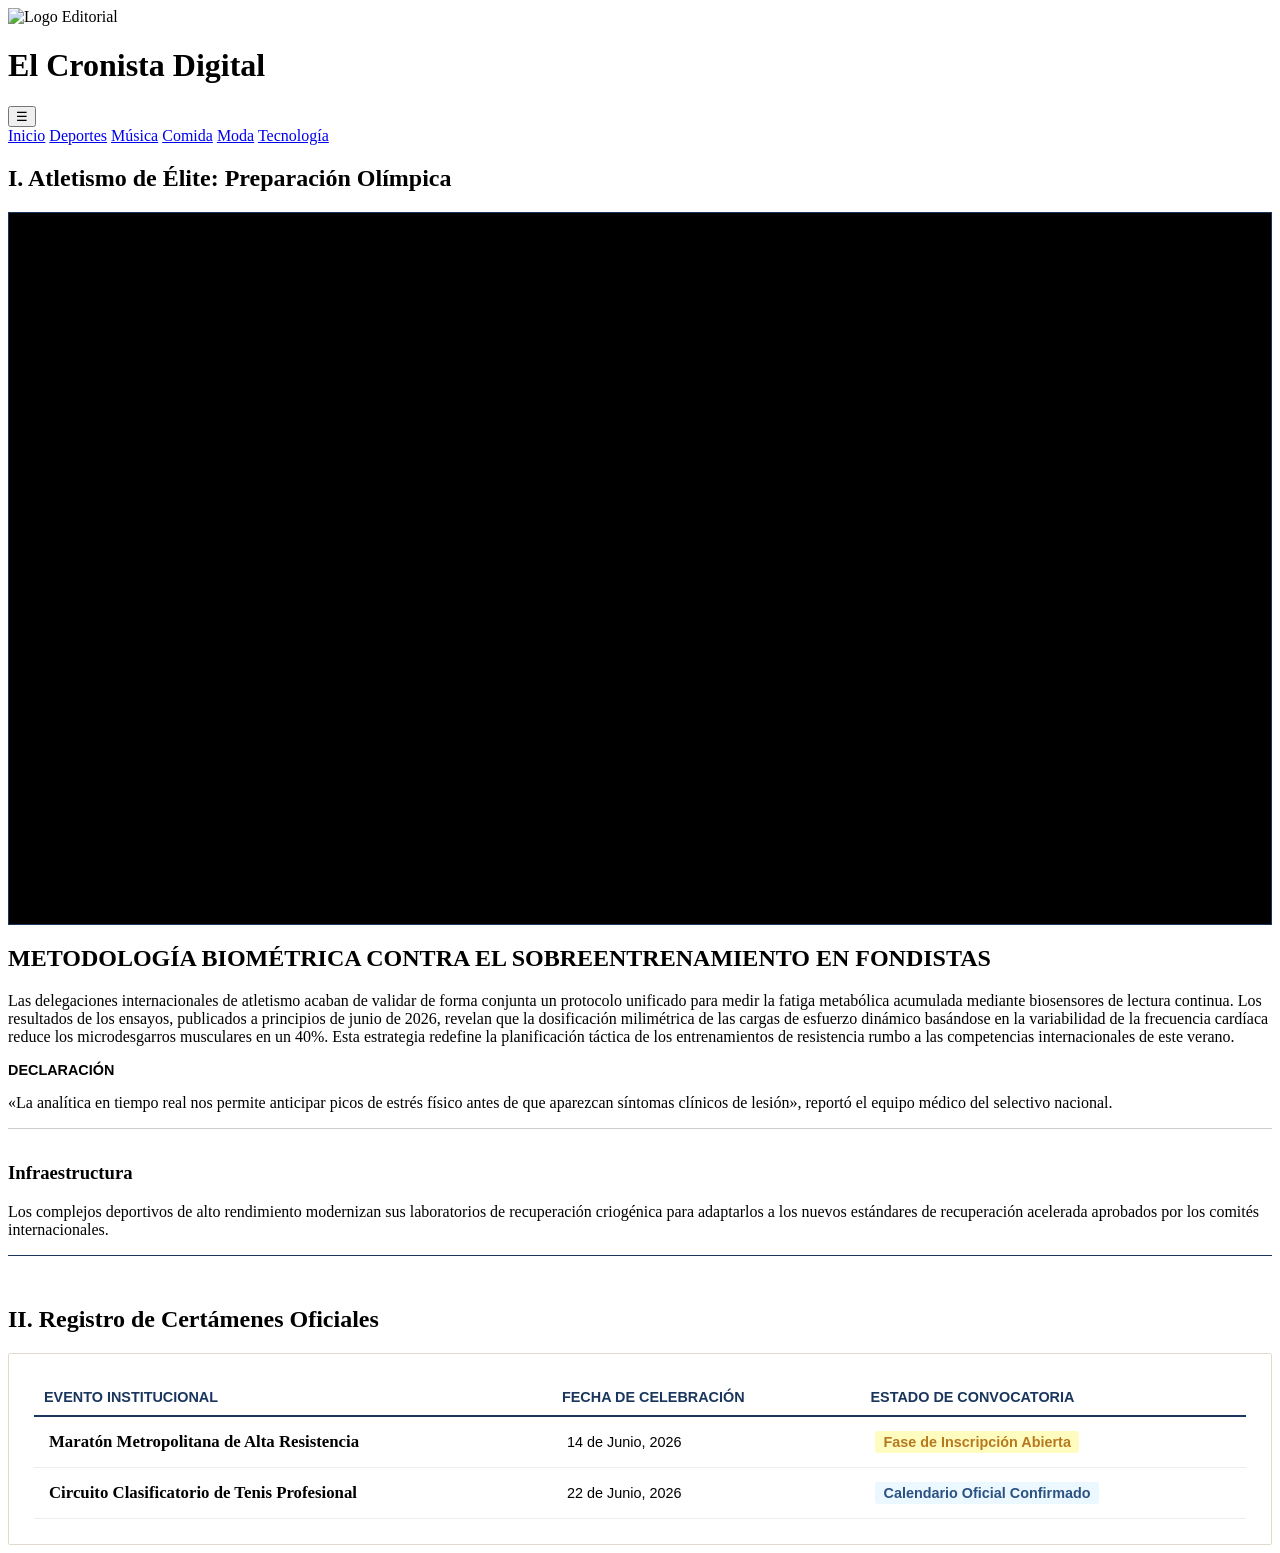
==== index2.html @ 740e8f3d "Add files via upload" ====
<!DOCTYPE html>
<html lang="es">
<head>
    <meta charset="UTF-8">
    <meta name="viewport" content="width=device-width, initial-scale=1.0">
    <title>Crónica Deportiva V3 - El Cronista Digital</title>
    <link class="stylesheet" href="css/estilo.css">
</head>
<body>

    <header class="header-v3">
        <div class="header-container-v3">
            <div class="brand-v3">
                <img src="https://images.unsplash.com/photo-1508098682722-e99c43a406b2?w=100&auto=format&fit=crop&q=60" alt="Logo Editorial">
                <h1>El Cronista Digital</h1>
            </div>
            <button class="menu-movil-v3">☰</button>
            <nav class="nav-v3">
                <a href="index.html">Inicio</a>
                <a href="index2.html" class="active">Deportes</a>
                <a href="index3.html">Música</a>
                <a href="index4.html">Comida</a>
                <a href="index5.html">Moda</a>
                <a href="index6.html">Tecnología</a>
            </nav>
        </div>
    </header>

    <main class="contenedor-v3">
        <section class="seccion-v3">
            <h2 class="titulo-seccion-v3">I. Atletismo de Élite: Preparación Olímpica</h2>
            <div class="nota-principal-v3">
                <div class="col-principal">
                    <div style="position: relative; padding-bottom: 56.25%; height: 0; overflow: hidden; border: 1px solid #1a365d; margin-bottom: 20px; background-color: #000;">
                        <iframe src="https://www.youtube.com/embed/dQw4w9WgXcQ" allowfullscreen style="position: absolute; top: 0; left: 0; width: 100%; height: 100%; border: 0;"></iframe>
                    </div>
                    <h2>METODOLOGÍA BIOMÉTRICA CONTRA EL SOBREENTRENAMIENTO EN FONDISTAS</h2>
                    <p>Las delegaciones internacionales de atletismo acaban de validar de forma conjunta un protocolo unificado para medir la fatiga metabólica acumulada mediante biosensores de lectura continua. Los resultados de los ensayos, publicados a principios de junio de 2026, revelan que la dosificación milimétrica de las cargas de esfuerzo dinámico basándose en la variabilidad de la frecuencia cardíaca reduce los microdesgarros musculares en un 40%. Esta estrategia redefine la planificación táctica de los entrenamientos de resistencia rumbo a las competencias internacionales de este verano.</p>
                </div>
                <div class="col-lateral">
                    <div>
                        <h3 style="font-family: 'Arial', sans-serif; text-transform: uppercase; font-size: 0.9rem;">Declaración</h3>
                        <p>«La analítica en tiempo real nos permite anticipar picos de estrés físico antes de que aparezcan síntomas clínicos de lesión», reportó el equipo médico del selectivo nacional.</p>
                    </div>
                    <div style="border-top: 1px solid #ccc; padding-top: 15px;">
                        <h3>Infraestructura</h3>
                        <p>Los complejos deportivos de alto rendimiento modernizan sus laboratorios de recuperación criogénica para adaptarlos a los nuevos estándares de recuperación acelerada aprobados por los comités internacionales.</p>
                    </div>
                </div>
            </div>
        </section>

        <section class="seccion-v3" style="border-top: 1px solid #1a365d; padding-top: 30px;">
            <h2 class="titulo-seccion-v3">II. Registro de Certámenes Oficiales</h2>
            <div style="background: #fff; padding: 25px; border: 1px solid #e2dbcd; border-radius: 2px;">
                <table style="width: 100%; border-collapse: collapse; font-family: 'Arial', sans-serif; font-size: 0.9rem;">
                    <thead>
                        <tr style="border-bottom: 2px solid #1a365d; color: #1a365d; text-align: left;">
                            <th style="padding: 10px; text-transform: uppercase;">Evento Institucional</th>
                            <th style="padding: 10px; text-transform: uppercase;">Fecha de Celebración</th>
                            <th style="padding: 10px; text-transform: uppercase;">Estado de Convocatoria</th>
                        </tr>
                    </thead>
                    <tbody>
                        <tr style="border-bottom: 1px solid #eee;">
                            <td style="padding: 15px; font-family: 'Georgia', serif; font-size: 1.05rem; font-weight: bold;">Maratón Metropolitana de Alta Resistencia</td>
                            <td style="padding: 15px;">14 de Junio, 2026</td>
                            <td style="padding: 15px;"><span style="color: #b7791f; font-weight: bold; background: #fefcbf; padding: 3px 8px; border-radius: 3px;">Fase de Inscripción Abierta</span></td>
                        </tr>
                        <tr style="border-bottom: 1px solid #eee;">
                            <td style="padding: 15px; font-family: 'Georgia', serif; font-size: 1.05rem; font-weight: bold;">Circuito Clasificatorio de Tenis Profesional</td>
                            <td style="padding: 15px;">22 de Junio, 2026</td>
                            <td style="padding: 15px;"><span style="color: #2c5282; font-weight: bold; background: #ebf8ff; padding: 3px 8px; border-radius: 3px;">Calendario Oficial Confirmado</span></td>
                        </tr>
                    </tbody>
                </table>
            </div>
        </section>
    </main>

    <script src="script.js"></script>
</body>
</html>
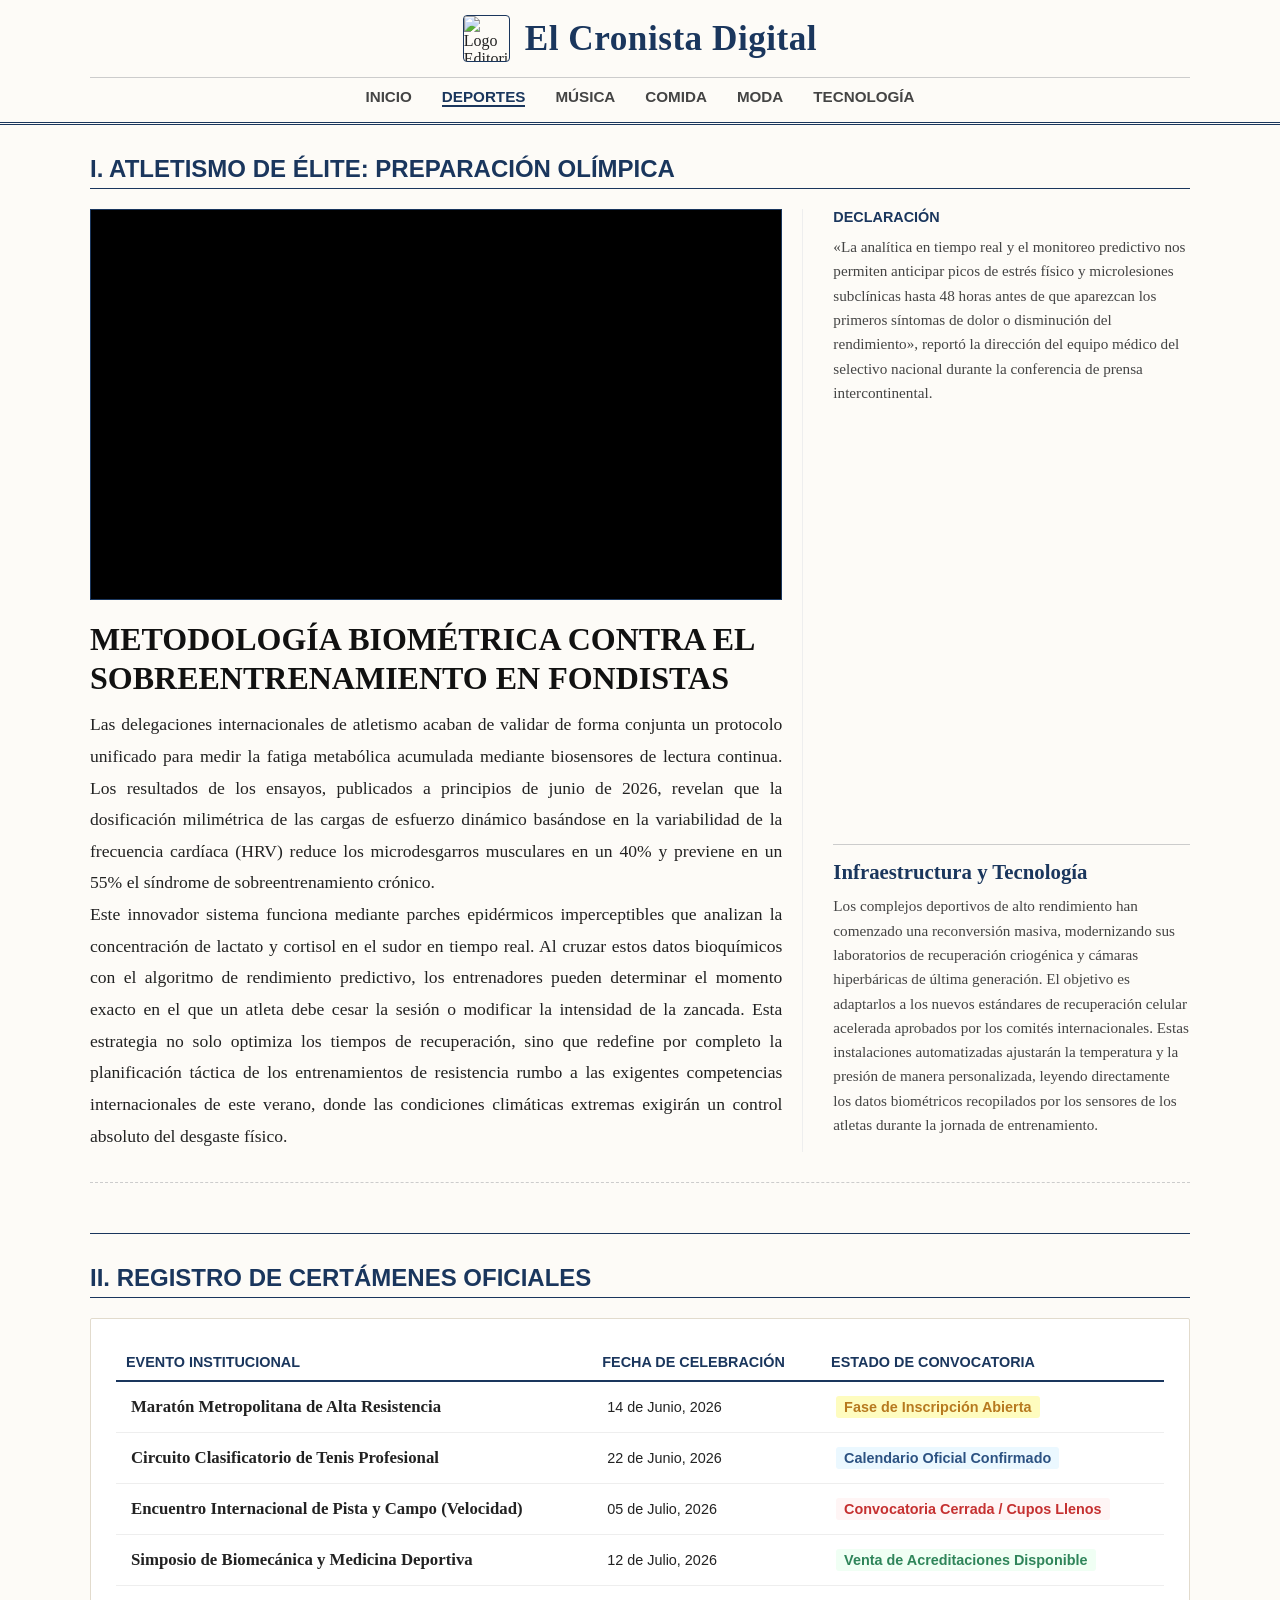
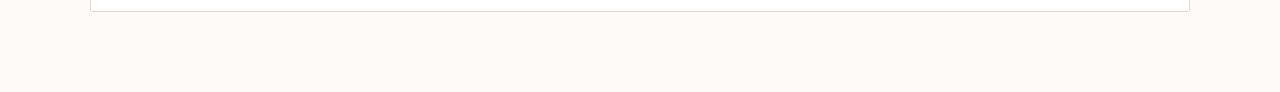
==== commit 10eb87a6: "Update index2.html" ====
--- a/index2.html
+++ b/index2.html
@@ -4,7 +4,7 @@
     <meta charset="UTF-8">
     <meta name="viewport" content="width=device-width, initial-scale=1.0">
     <title>Crónica Deportiva V3 - El Cronista Digital</title>
-    <link class="stylesheet" href="css/estilo.css">
+    <link rel="stylesheet" href="estilo.css">
 </head>
 <body>
 
@@ -35,16 +35,17 @@
                         <iframe src="https://www.youtube.com/embed/dQw4w9WgXcQ" allowfullscreen style="position: absolute; top: 0; left: 0; width: 100%; height: 100%; border: 0;"></iframe>
                     </div>
                     <h2>METODOLOGÍA BIOMÉTRICA CONTRA EL SOBREENTRENAMIENTO EN FONDISTAS</h2>
-                    <p>Las delegaciones internacionales de atletismo acaban de validar de forma conjunta un protocolo unificado para medir la fatiga metabólica acumulada mediante biosensores de lectura continua. Los resultados de los ensayos, publicados a principios de junio de 2026, revelan que la dosificación milimétrica de las cargas de esfuerzo dinámico basándose en la variabilidad de la frecuencia cardíaca reduce los microdesgarros musculares en un 40%. Esta estrategia redefine la planificación táctica de los entrenamientos de resistencia rumbo a las competencias internacionales de este verano.</p>
+                    <p>Las delegaciones internacionales de atletismo acaban de validar de forma conjunta un protocolo unificado para medir la fatiga metabólica acumulada mediante biosensores de lectura continua. Los resultados de los ensayos, publicados a principios de junio de 2026, revelan que la dosificación milimétrica de las cargas de esfuerzo dinámico basándose en la variabilidad de la frecuencia cardíaca (HRV) reduce los microdesgarros musculares en un 40% y previene en un 55% el síndrome de sobreentrenamiento crónico.</p>
+                    <p>Este innovador sistema funciona mediante parches epidérmicos imperceptibles que analizan la concentración de lactato y cortisol en el sudor en tiempo real. Al cruzar estos datos bioquímicos con el algoritmo de rendimiento predictivo, los entrenadores pueden determinar el momento exacto en el que un atleta debe cesar la sesión o modificar la intensidad de la zancada. Esta estrategia no solo optimiza los tiempos de recuperación, sino que redefine por completo la planificación táctica de los entrenamientos de resistencia rumbo a las exigentes competencias internacionales de este verano, donde las condiciones climáticas extremas exigirán un control absoluto del desgaste físico.</p>
                 </div>
                 <div class="col-lateral">
                     <div>
                         <h3 style="font-family: 'Arial', sans-serif; text-transform: uppercase; font-size: 0.9rem;">Declaración</h3>
-                        <p>«La analítica en tiempo real nos permite anticipar picos de estrés físico antes de que aparezcan síntomas clínicos de lesión», reportó el equipo médico del selectivo nacional.</p>
+                        <p>«La analítica en tiempo real y el monitoreo predictivo nos permiten anticipar picos de estrés físico y microlesiones subclínicas hasta 48 horas antes de que aparezcan los primeros síntomas de dolor o disminución del rendimiento», reportó la dirección del equipo médico del selectivo nacional durante la conferencia de prensa intercontinental.</p>
                     </div>
                     <div style="border-top: 1px solid #ccc; padding-top: 15px;">
-                        <h3>Infraestructura</h3>
-                        <p>Los complejos deportivos de alto rendimiento modernizan sus laboratorios de recuperación criogénica para adaptarlos a los nuevos estándares de recuperación acelerada aprobados por los comités internacionales.</p>
+                        <h3>Infraestructura y Tecnología</h3>
+                        <p>Los complejos deportivos de alto rendimiento han comenzado una reconversión masiva, modernizando sus laboratorios de recuperación criogénica y cámaras hiperbáricas de última generación. El objetivo es adaptarlos a los nuevos estándares de recuperación celular acelerada aprobados por los comités internacionales. Estas instalaciones automatizadas ajustarán la temperatura y la presión de manera personalizada, leyendo directamente los datos biométricos recopilados por los sensores de los atletas durante la jornada de entrenamiento.</p>
                     </div>
                 </div>
             </div>
@@ -72,6 +73,16 @@
                             <td style="padding: 15px;">22 de Junio, 2026</td>
                             <td style="padding: 15px;"><span style="color: #2c5282; font-weight: bold; background: #ebf8ff; padding: 3px 8px; border-radius: 3px;">Calendario Oficial Confirmado</span></td>
                         </tr>
+                        <tr style="border-bottom: 1px solid #eee;">
+                            <td style="padding: 15px; font-family: 'Georgia', serif; font-size: 1.05rem; font-weight: bold;">Encuentro Internacional de Pista y Campo (Velocidad)</td>
+                            <td style="padding: 15px;">05 de Julio, 2026</td>
+                            <td style="padding: 15px;"><span style="color: #c53030; font-weight: bold; background: #fff5f5; padding: 3px 8px; border-radius: 3px;">Convocatoria Cerrada / Cupos Llenos</span></td>
+                        </tr>
+                        <tr style="border-bottom: 1px solid #eee;">
+                            <td style="padding: 15px; font-family: 'Georgia', serif; font-size: 1.05rem; font-weight: bold;">Simposio de Biomecánica y Medicina Deportiva</td>
+                            <td style="padding: 15px;">12 de Julio, 2026</td>
+                            <td style="padding: 15px;"><span style="color: #2f855a; font-weight: bold; background: #f0fff4; padding: 3px 8px; border-radius: 3px;">Venta de Acreditaciones Disponible</span></td>
+                        </tr>
                     </tbody>
                 </table>
             </div>
@@ -80,4 +91,4 @@
 
     <script src="script.js"></script>
 </body>
-</html>+</html>
--- a/estilo.css
+++ b/estilo.css
@@ -0,0 +1,241 @@
+/* ==========================================
+   ESTILO V3: PRENSA CLÁSICA PREMIUM (MODO CLARO)
+   ========================================== */
+
+body {
+    background-color: #fdfbf7; /* Fondo crema clásico */
+    color: #222222;
+    font-family: 'Georgia', serif; /* Tipografía editorial tradicional */
+    margin: 0;
+    padding: 0;
+}
+
+.contenedor-v3 {
+    max-width: 1100px;
+    margin: 0 auto;
+    padding: 30px 20px;
+}
+
+/* HEADER Y NAVEGACIÓN */
+.header-v3 {
+    background-color: #fdfbf7;
+    padding: 15px 0;
+    border-bottom: 3px double #1a365d; /* Doble borde clásico */
+    position: sticky;
+    top: 0;
+    z-index: 1000;
+}
+
+.header-container-v3 {
+    max-width: 1100px;
+    margin: 0 auto;
+    padding: 0 20px;
+    display: flex;
+    flex-direction: column;
+    align-items: center;
+}
+
+.brand-v3 {
+    display: flex;
+    align-items: center;
+    gap: 15px;
+    margin-bottom: 15px;
+}
+
+.brand-v3 img {
+    width: 45px;
+    height: 45px;
+    border-radius: 4px;
+    object-fit: cover;
+    border: 1px solid #1a365d;
+}
+
+.brand-v3 h1 {
+    font-size: 2.2rem;
+    color: #1a365d; /* Azul Oxford */
+    margin: 0;
+    font-family: 'Times New Roman', serif;
+    font-weight: bold;
+    letter-spacing: 0.5px;
+}
+
+.nav-v3 {
+    display: flex;
+    justify-content: center;
+    gap: 30px;
+    border-top: 1px solid #ccc;
+    width: 100%;
+    padding-top: 10px;
+}
+
+.nav-v3 a {
+    color: #444444;
+    text-decoration: none;
+    font-size: 0.95rem;
+    font-weight: bold;
+    font-family: 'Arial', sans-serif; /* Combinación moderna para menús */
+    text-transform: uppercase;
+    transition: color 0.2s;
+}
+
+.nav-v3 a:hover {
+    color: #1a365d;
+}
+
+.nav-v3 a.active {
+    color: #1a365d;
+    border-bottom: 2px solid #1a365d;
+}
+
+/* BOTÓN HAMBURGUESA V3 */
+.menu-movil-v3 {
+    display: none;
+    background: none;
+    border: 1px solid #1a365d;
+    border-radius: 4px;
+    color: #1a365d;
+    font-size: 1.5rem;
+    cursor: pointer;
+    padding: 2px 8px;
+}
+
+/* DISEÑO DE CRÓNICAS Y BLOQUES (EDITORIAL) */
+.seccion-v3 {
+    margin-bottom: 50px;
+}
+
+.titulo-seccion-v3 {
+    color: #1a365d;
+    font-size: 1.5rem;
+    margin: 0 0 20px 0;
+    font-family: 'Arial', sans-serif;
+    border-bottom: 1px solid #1a365d;
+    padding-bottom: 5px;
+    text-transform: uppercase;
+}
+
+/* Nota Destacada Estilo Periódico Impreso */
+.nota-principal-v3 {
+    display: grid;
+    grid-template-columns: 2fr 1fr;
+    gap: 30px;
+    border-bottom: 1px dashed #ccc;
+    padding-bottom: 30px;
+}
+
+.col-principal {
+    border-right: 1px solid #eee;
+    padding-right: 20px;
+}
+
+.col-principal img {
+    width: 100%;
+    height: 380px;
+    object-fit: cover;
+    border-radius: 2px;
+    margin-bottom: 15px;
+}
+
+.col-principal h2 {
+    font-size: 2rem;
+    color: #111;
+    margin: 0 0 12px 0;
+    line-height: 1.2;
+}
+
+.col-principal p {
+    line-height: 1.8;
+    font-size: 1.1rem;
+    margin: 0;
+    text-align: justify;
+}
+
+.col-lateral {
+    display: flex;
+    flex-direction: column;
+    justify-content: space-between;
+}
+
+.col-lateral h3 {
+    font-size: 1.3rem;
+    color: #1a365d;
+    margin: 0 0 10px 0;
+}
+
+.col-lateral p {
+    font-size: 0.95rem;
+    line-height: 1.6;
+    color: #444;
+    margin: 0 0 15px 0;
+}
+
+/* GRID DE ENLACES INFORMATIVOS DE PORTADA */
+.grid-portadas-v3 {
+    display: grid;
+    grid-template-columns: repeat(auto-fit, minmax(300px, 1fr));
+    gap: 25px;
+}
+
+.tarjeta-editorial-v3 {
+    background: #fff;
+    padding: 20px;
+    border: 1px solid #e2dbcd;
+    border-radius: 3px;
+    box-shadow: 0 2px 4px rgba(0,0,0,0.02);
+}
+
+.tarjeta-editorial-v3 h3 {
+    margin: 0 0 10px 0;
+    color: #111;
+    font-size: 1.3rem;
+}
+
+.tarjeta-editorial-v3 p {
+    font-size: 0.95rem;
+    line-height: 1.6;
+    color: #555;
+    margin: 0 0 15px 0;
+}
+
+.tarjeta-editorial-v3 .enlace-v3 {
+    color: #1a365d;
+    text-decoration: none;
+    font-weight: bold;
+    font-family: 'Arial', sans-serif;
+    font-size: 0.85rem;
+}
+
+.tarjeta-editorial-v3 .enlace-v3:hover {
+    text-decoration: underline;
+}
+
+/* RESPONSIVO Y HAMBURGUESA */
+@media (max-width: 768px) {
+    .header-container-v3 {
+        flex-direction: row !important;
+        justify-content: space-between;
+        align-items: center;
+    }
+
+    .brand-v3 { margin-bottom: 0 !important; }
+    .menu-movil-v3 { display: block; }
+
+    .nav-v3 {
+        display: none;
+        flex-direction: column;
+        width: 100%;
+        text-align: center;
+        background-color: #fdfbf7;
+        position: absolute;
+        top: 100%;
+        left: 0;
+        padding: 15px 0;
+        border-bottom: 2px solid #1a365d;
+        gap: 15px !important;
+        border-top: none;
+    }
+
+    .nav-v3.show { display: flex; }
+    .nota-principal-v3 { grid-template-columns: 1fr; gap: 20px; }
+    .col-principal { border-right: none; padding-right: 0; }
+}
